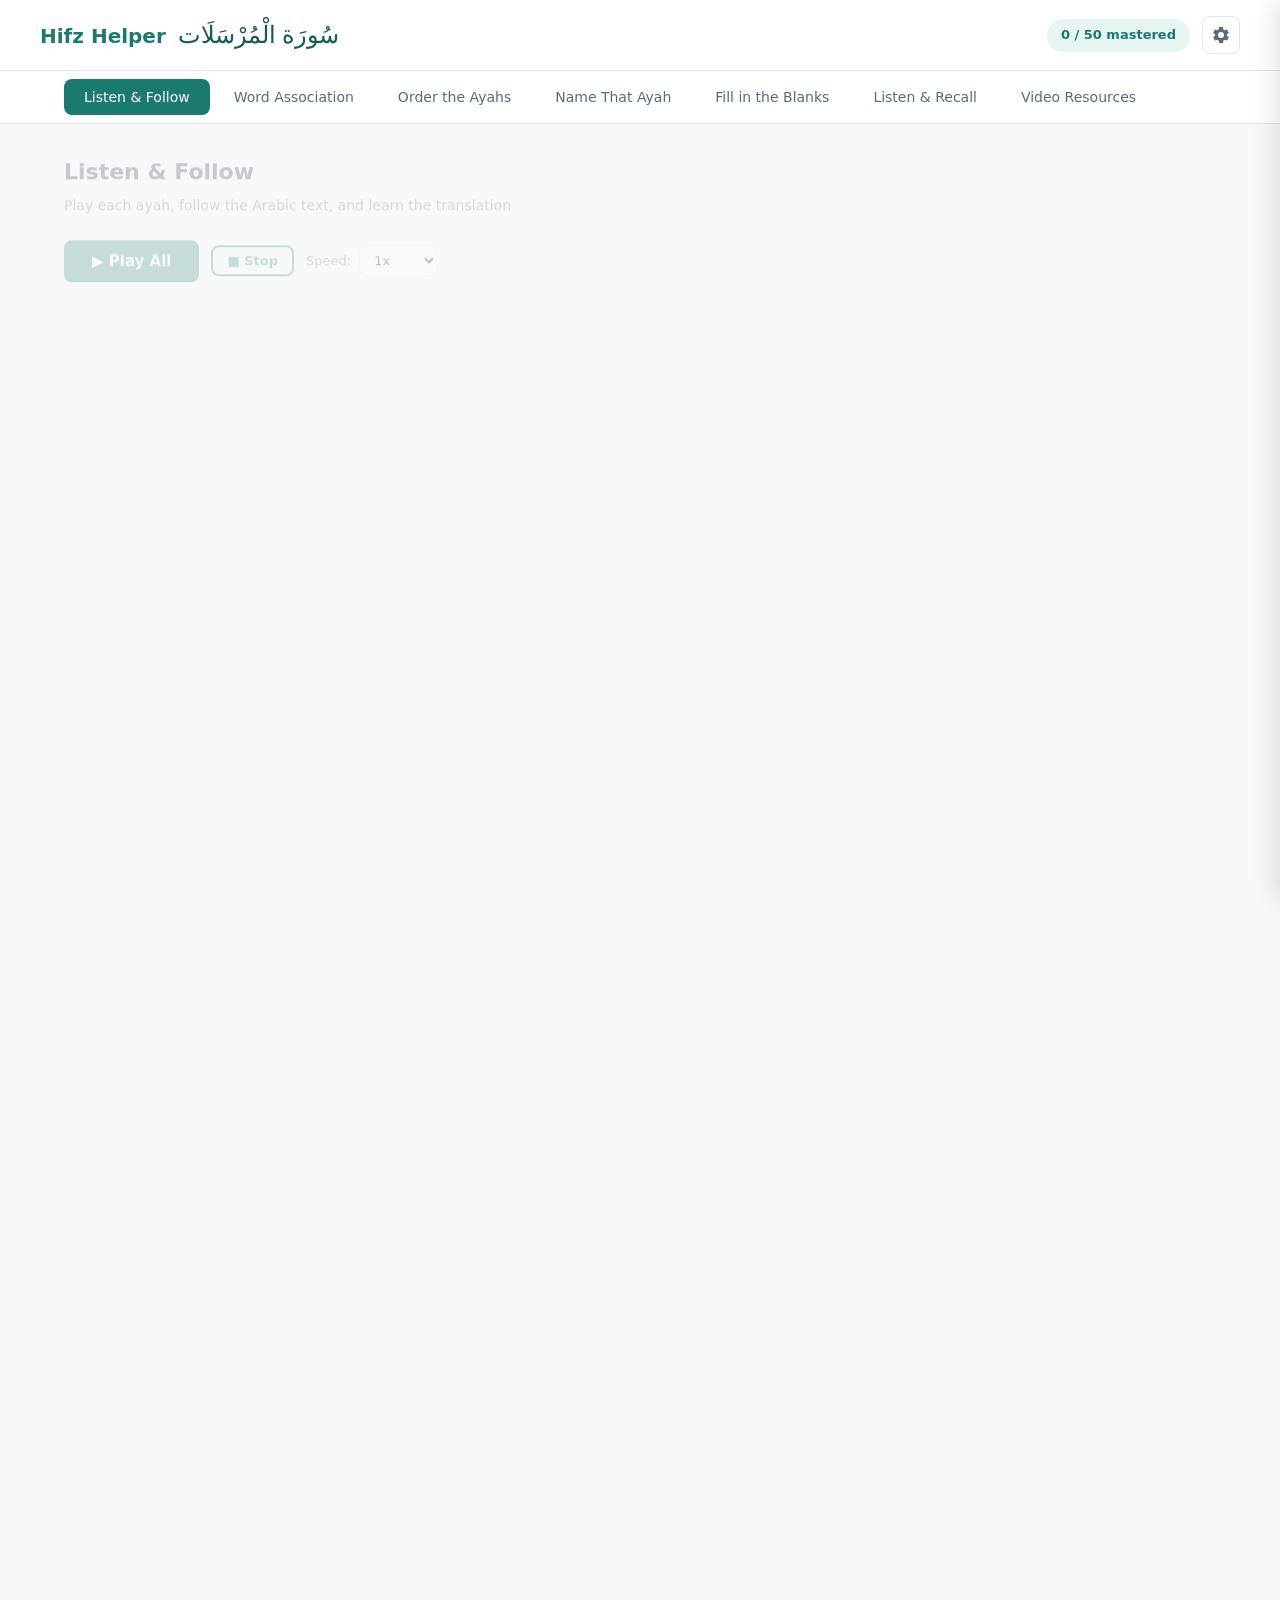
==== index.html @ 2d76fc9b "Add root index.html redirect to Al-Mursalat Co-Authored-By: Claude Opus 4.6 <noreply@anthropic.com>" ====
<!DOCTYPE html>
<html lang="en">
<head>
    <meta charset="UTF-8">
    <meta http-equiv="refresh" content="0; url=Al-Mursalat/">
    <title>Madrassa — Hifz Helper</title>
</head>
<body>
    <p>Redirecting to <a href="Al-Mursalat/">Hifz Helper</a>...</p>
</body>
</html>
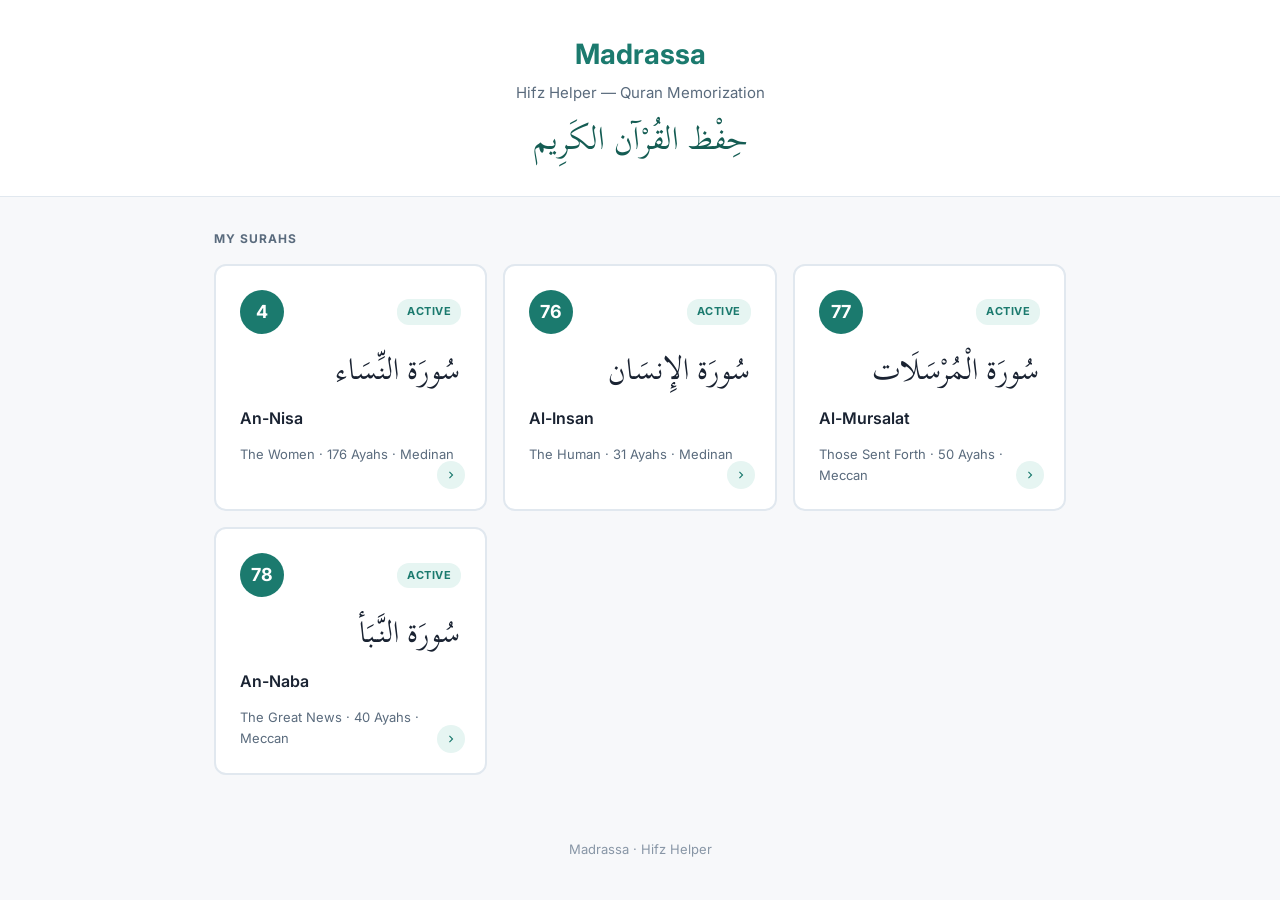
==== commit 1fa6e62d: "Add An-Nisa, Al-Insan, An-Naba surahs + home page with surah grid - Root index.html: full surah card" ====
--- a/index.html
+++ b/index.html
@@ -1,11 +1,293 @@
 <!DOCTYPE html>
-<html lang="en">
+<html lang="en" dir="ltr">
 <head>
-    <meta charset="UTF-8">
-    <meta http-equiv="refresh" content="0; url=Al-Mursalat/">
-    <title>Madrassa — Hifz Helper</title>
+  <meta charset="UTF-8">
+  <meta name="viewport" content="width=device-width, initial-scale=1.0">
+  <title>Madrassa — Hifz Helper</title>
+  <meta name="theme-color" content="#1B7A6E">
+  <meta name="apple-mobile-web-app-capable" content="yes">
+  <meta name="apple-mobile-web-app-status-bar-style" content="default">
+  <meta name="apple-mobile-web-app-title" content="Madrassa">
+  <link rel="icon" href="Al-Mursalat/icon.svg" type="image/svg+xml">
+  <link rel="apple-touch-icon" href="Al-Mursalat/icon.svg">
+  <link href="https://fonts.googleapis.com/css2?family=Amiri:wght@400;700&family=Inter:wght@400;500;600;700&family=Scheherazade+New:wght@400;700&display=swap" rel="stylesheet">
+  <style>
+    * { margin: 0; padding: 0; box-sizing: border-box; }
+
+    :root {
+      --primary: #1B7A6E;
+      --primary-light: #E6F5F2;
+      --primary-dark: #145C53;
+      --accent: #E8734A;
+      --accent-light: #FDF0EB;
+      --bg: #F7F8FA;
+      --surface: #FFFFFF;
+      --text: #1A2332;
+      --text-secondary: #5A6B7D;
+      --text-light: #8896A6;
+      --border: #E1E8EF;
+      --gold: #D4A843;
+      --gold-light: #FBF5E6;
+      --radius: 12px;
+      --radius-sm: 8px;
+      --shadow: 0 2px 8px rgba(0,0,0,0.06);
+      --shadow-lg: 0 4px 20px rgba(0,0,0,0.1);
+    }
+
+    body {
+      font-family: 'Inter', system-ui, sans-serif;
+      background: var(--bg);
+      color: var(--text);
+      min-height: 100vh;
+      line-height: 1.6;
+    }
+
+    .page-header {
+      background: var(--surface);
+      border-bottom: 1px solid var(--border);
+      padding: 32px 24px;
+      text-align: center;
+    }
+
+    .page-header h1 {
+      font-size: 28px;
+      font-weight: 700;
+      color: var(--primary);
+      margin-bottom: 4px;
+    }
+
+    .page-header .subtitle {
+      font-size: 15px;
+      color: var(--text-secondary);
+    }
+
+    .page-header .arabic-title {
+      font-family: 'Scheherazade New', serif;
+      font-size: 32px;
+      color: var(--primary-dark);
+      direction: rtl;
+      margin-top: 8px;
+    }
+
+    .main {
+      max-width: 900px;
+      margin: 0 auto;
+      padding: 32px 24px;
+    }
+
+    .section-label {
+      font-size: 12px;
+      font-weight: 700;
+      text-transform: uppercase;
+      letter-spacing: 1px;
+      color: var(--text-secondary);
+      margin-bottom: 16px;
+    }
+
+    .surah-grid {
+      display: grid;
+      grid-template-columns: repeat(auto-fill, minmax(260px, 1fr));
+      gap: 16px;
+    }
+
+    .surah-card {
+      background: var(--surface);
+      border: 2px solid var(--border);
+      border-radius: var(--radius);
+      padding: 24px;
+      text-decoration: none;
+      color: inherit;
+      transition: all 0.25s;
+      display: flex;
+      flex-direction: column;
+      gap: 12px;
+      position: relative;
+      overflow: hidden;
+    }
+
+    .surah-card:hover {
+      border-color: var(--primary);
+      box-shadow: var(--shadow-lg);
+      transform: translateY(-2px);
+    }
+
+    .surah-card.coming-soon .surah-card-arrow {
+      display: flex;
+    }
+
+    .surah-card-top {
+      display: flex;
+      align-items: center;
+      justify-content: space-between;
+    }
+
+    .surah-number {
+      display: flex;
+      align-items: center;
+      justify-content: center;
+      width: 44px;
+      height: 44px;
+      border-radius: 50%;
+      background: var(--primary);
+      color: white;
+      font-size: 18px;
+      font-weight: 700;
+      flex-shrink: 0;
+    }
+
+    .surah-card.coming-soon .surah-number {
+      background: var(--text-light);
+    }
+
+    .surah-badge {
+      font-size: 11px;
+      font-weight: 700;
+      text-transform: uppercase;
+      letter-spacing: 0.5px;
+      padding: 4px 10px;
+      border-radius: 12px;
+    }
+
+    .badge-active {
+      background: var(--primary-light);
+      color: var(--primary);
+    }
+
+    .badge-soon {
+      background: var(--gold-light);
+      color: var(--gold);
+    }
+
+    .surah-arabic-name {
+      font-family: 'Scheherazade New', serif;
+      font-size: 30px;
+      direction: rtl;
+      text-align: right;
+      color: var(--text);
+      line-height: 1.6;
+    }
+
+    .surah-english-name {
+      font-size: 16px;
+      font-weight: 600;
+      color: var(--text);
+    }
+
+    .surah-meta {
+      font-size: 13px;
+      color: var(--text-secondary);
+    }
+
+    .surah-card-arrow {
+      position: absolute;
+      bottom: 20px;
+      right: 20px;
+      width: 28px;
+      height: 28px;
+      border-radius: 50%;
+      background: var(--primary-light);
+      display: flex;
+      align-items: center;
+      justify-content: center;
+      transition: all 0.2s;
+    }
+
+    .surah-card:hover .surah-card-arrow {
+      background: var(--primary);
+    }
+
+    .surah-card-arrow svg {
+      width: 14px;
+      height: 14px;
+      fill: var(--primary);
+      transition: fill 0.2s;
+    }
+
+    .surah-card:hover .surah-card-arrow svg {
+      fill: white;
+    }
+
+    .surah-card.coming-soon .surah-card-arrow {
+      display: none;
+    }
+
+    .footer {
+      text-align: center;
+      padding: 32px 24px;
+      color: var(--text-light);
+      font-size: 13px;
+    }
+
+    @media (max-width: 600px) {
+      .page-header h1 { font-size: 22px; }
+      .page-header .arabic-title { font-size: 26px; }
+      .surah-grid { grid-template-columns: 1fr; }
+      .main { padding: 20px 16px; }
+    }
+  </style>
 </head>
 <body>
-    <p>Redirecting to <a href="Al-Mursalat/">Hifz Helper</a>...</p>
+
+  <header class="page-header">
+    <h1>Madrassa</h1>
+    <p class="subtitle">Hifz Helper — Quran Memorization</p>
+    <div class="arabic-title">حِفْظ القُرْآن الكَرِيم</div>
+  </header>
+
+  <main class="main">
+    <div class="section-label">My Surahs</div>
+    <div class="surah-grid">
+
+      <a href="An-Nisa/index.html" class="surah-card">
+        <div class="surah-card-top">
+          <div class="surah-number">4</div>
+          <span class="surah-badge badge-active">Active</span>
+        </div>
+        <div class="surah-arabic-name">سُورَة النِّسَاء</div>
+        <div class="surah-english-name">An-Nisa</div>
+        <div class="surah-meta">The Women &middot; 176 Ayahs &middot; Medinan</div>
+        <div class="surah-card-arrow"><svg viewBox="0 0 24 24"><path d="M10 6L8.59 7.41 13.17 12l-4.58 4.59L10 18l6-6z"/></svg></div>
+      </a>
+
+      <a href="Al-Insan/index.html" class="surah-card">
+        <div class="surah-card-top">
+          <div class="surah-number">76</div>
+          <span class="surah-badge badge-active">Active</span>
+        </div>
+        <div class="surah-arabic-name">سُورَة الإِنسَان</div>
+        <div class="surah-english-name">Al-Insan</div>
+        <div class="surah-meta">The Human &middot; 31 Ayahs &middot; Medinan</div>
+        <div class="surah-card-arrow"><svg viewBox="0 0 24 24"><path d="M10 6L8.59 7.41 13.17 12l-4.58 4.59L10 18l6-6z"/></svg></div>
+      </a>
+
+      <a href="Al-Mursalat/index.html" class="surah-card">
+        <div class="surah-card-top">
+          <div class="surah-number">77</div>
+          <span class="surah-badge badge-active">Active</span>
+        </div>
+        <div class="surah-arabic-name">سُورَة الْمُرْسَلَات</div>
+        <div class="surah-english-name">Al-Mursalat</div>
+        <div class="surah-meta">Those Sent Forth &middot; 50 Ayahs &middot; Meccan</div>
+        <div class="surah-card-arrow"><svg viewBox="0 0 24 24"><path d="M10 6L8.59 7.41 13.17 12l-4.58 4.59L10 18l6-6z"/></svg></div>
+      </a>
+
+      <a href="An-Naba/index.html" class="surah-card">
+        <div class="surah-card-top">
+          <div class="surah-number">78</div>
+          <span class="surah-badge badge-active">Active</span>
+        </div>
+        <div class="surah-arabic-name">سُورَة النَّبَأ</div>
+        <div class="surah-english-name">An-Naba</div>
+        <div class="surah-meta">The Great News &middot; 40 Ayahs &middot; Meccan</div>
+        <div class="surah-card-arrow"><svg viewBox="0 0 24 24"><path d="M10 6L8.59 7.41 13.17 12l-4.58 4.59L10 18l6-6z"/></svg></div>
+      </a>
+
+    </div>
+  </main>
+
+  <footer class="footer">
+    Madrassa &middot; Hifz Helper
+  </footer>
+
 </body>
 </html>
